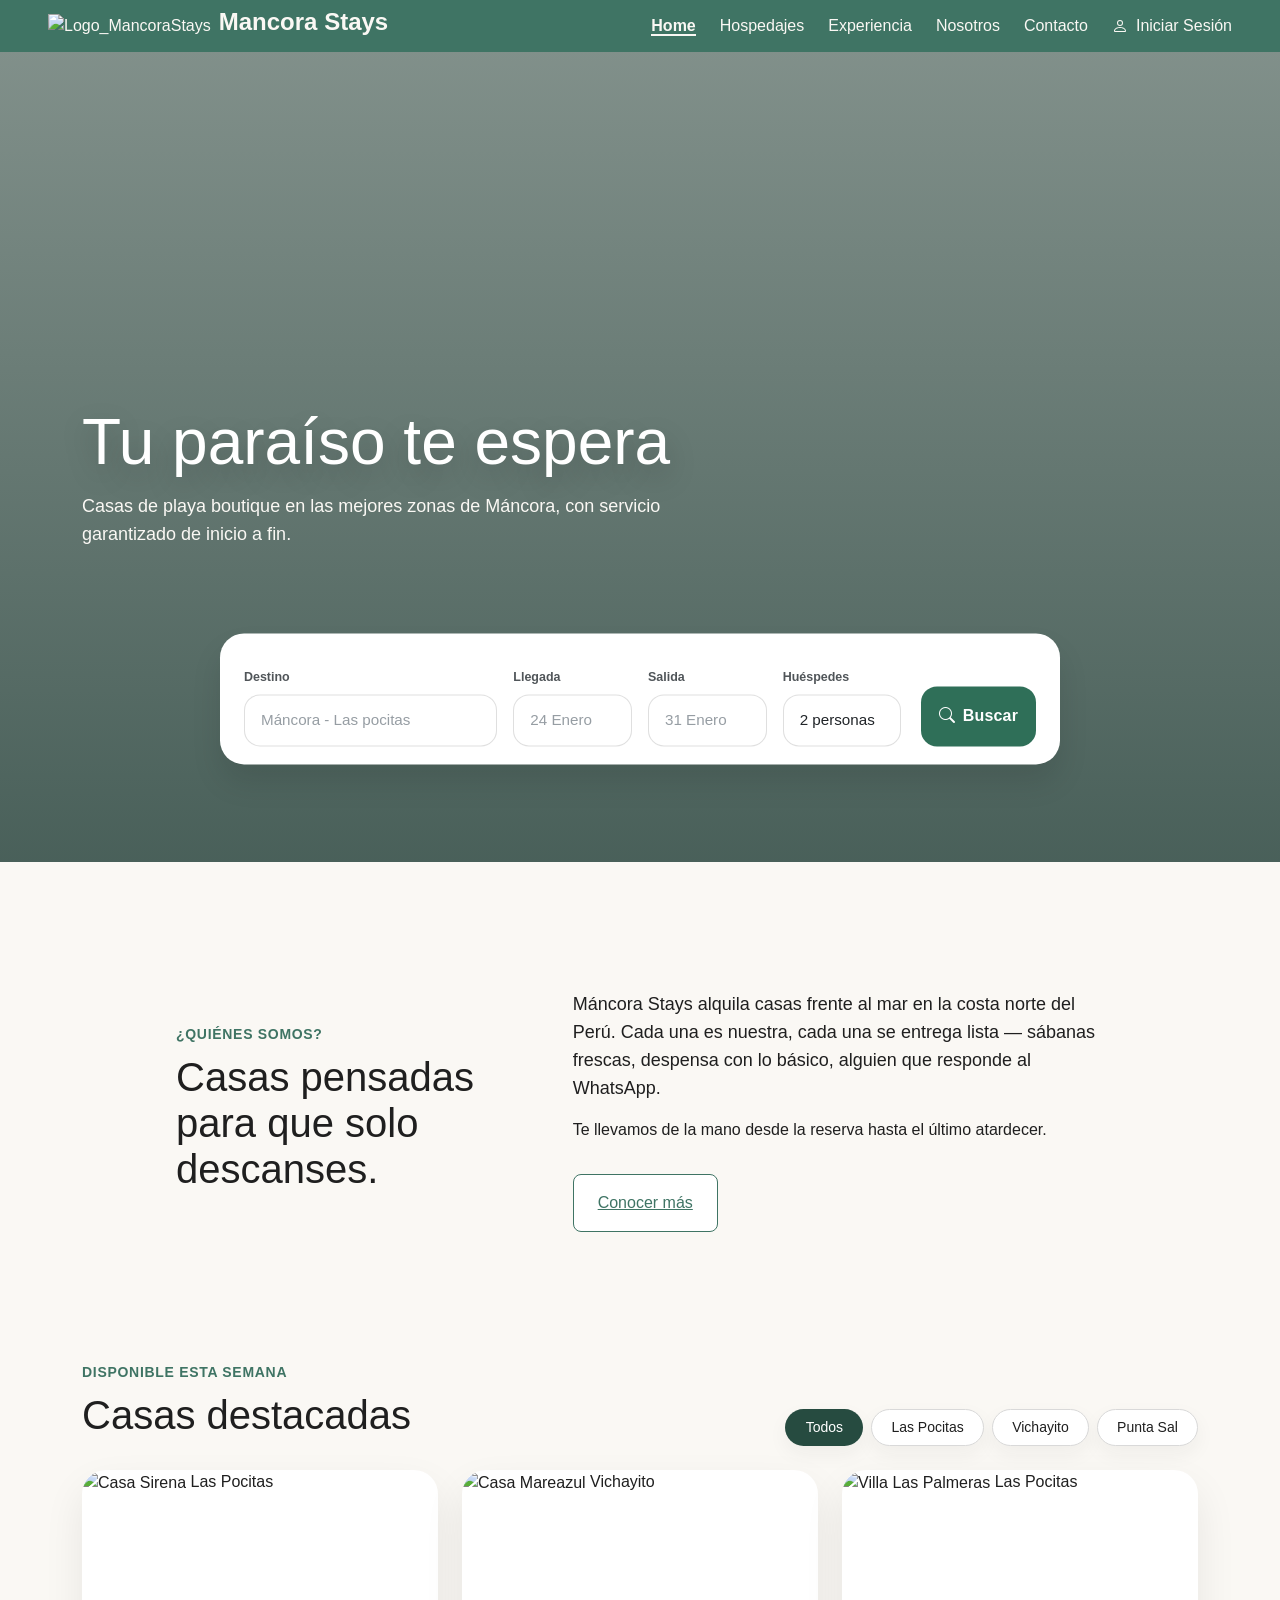
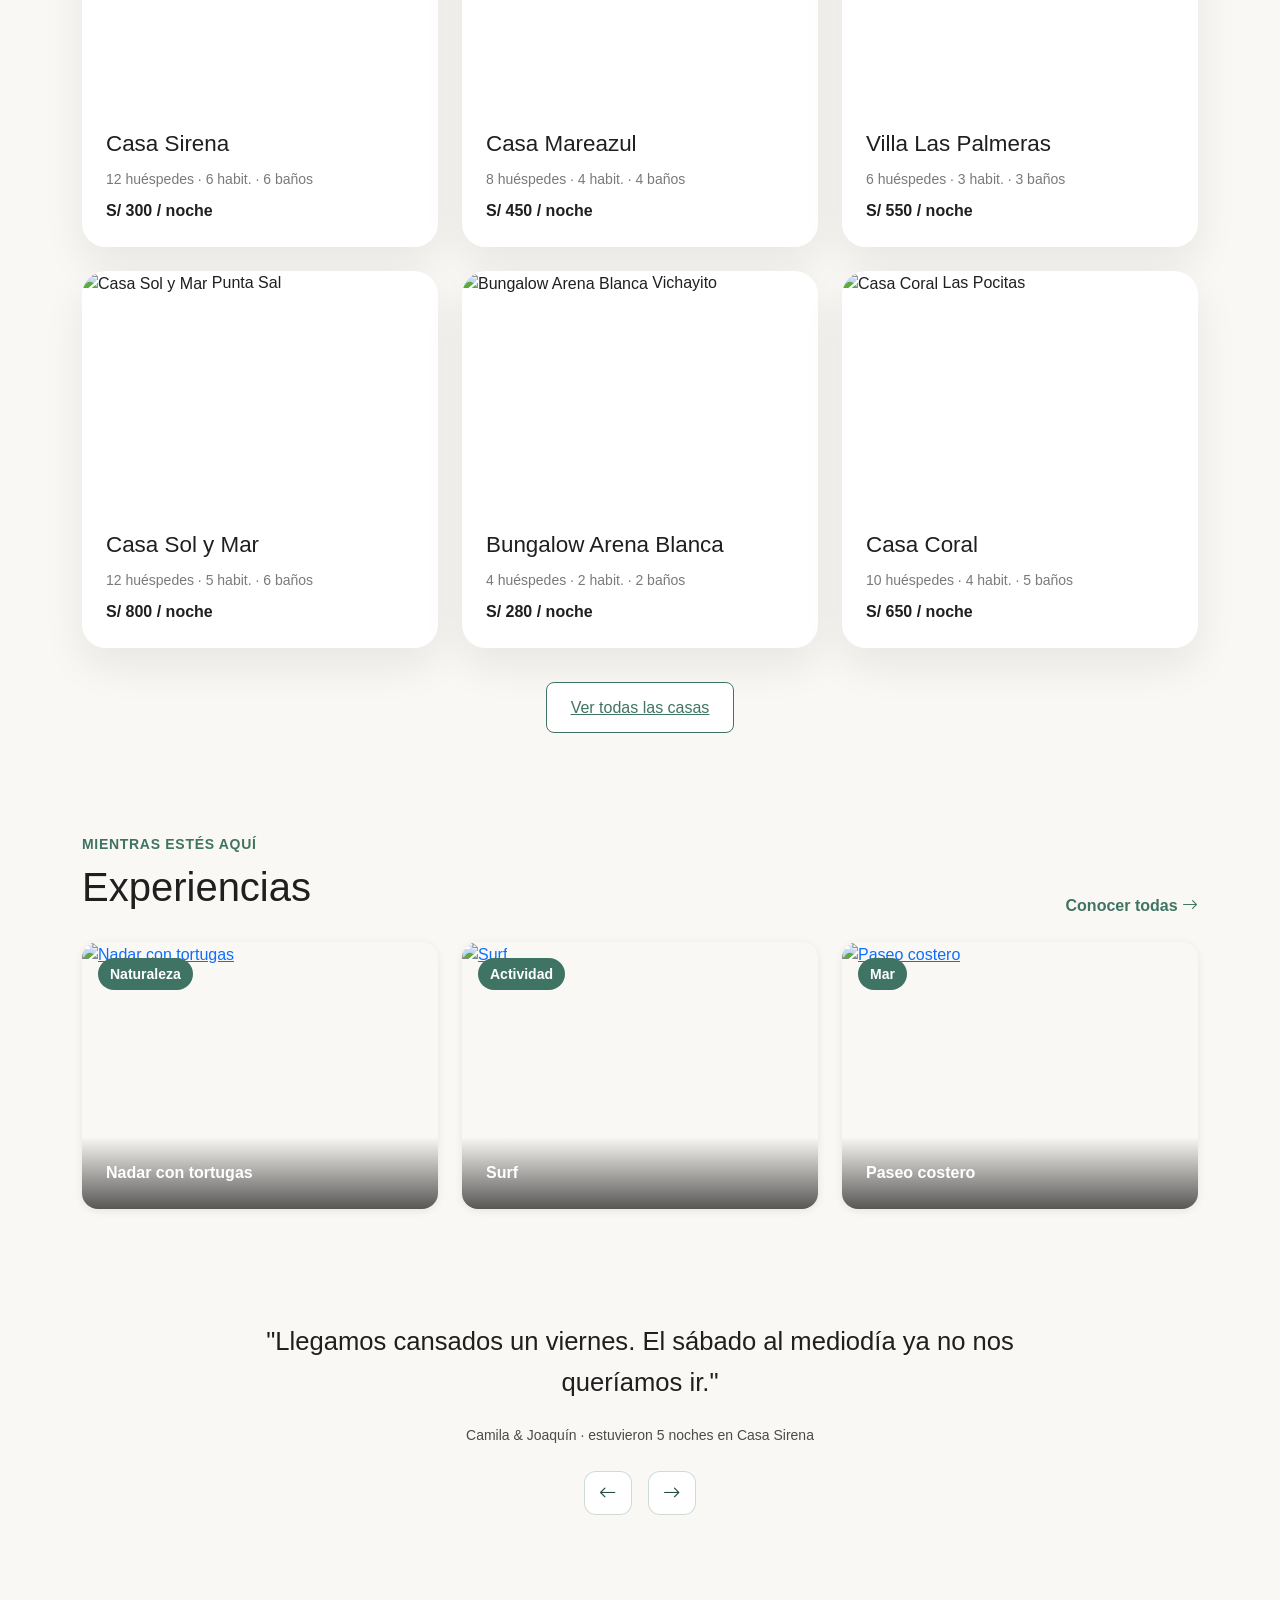
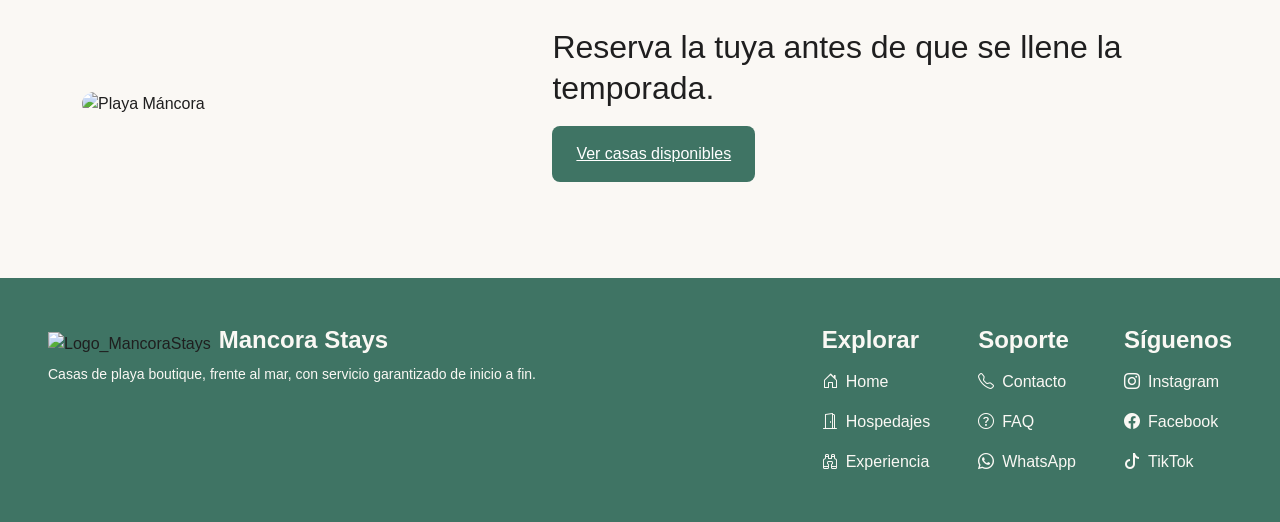
==== index.html @ 2e877685 "Add files via upload" ====
<!doctype html>
<html lang="es">

<head>
    <meta charset="utf-8">
    <meta name="viewport" content="width=device-width, initial-scale=1">
    <title>Home</title>
    <link rel="icon" type="image/png" href="../img/Logo - Negro/genfavicon-32.png">
    <link rel="apple-touch-icon" href="../img/Logo - Negro/apple-touch-icon.png">
    <link href="https://cdn.jsdelivr.net/npm/bootstrap@5.3.8/dist/css/bootstrap.min.css" rel="stylesheet"
        integrity="sha384-sRIl4kxILFvY47J16cr9ZwB07vP4J8+LH7qKQnuqkuIAvNWLzeN8tE5YBujZqJLB" crossorigin="anonymous">
    <link rel="stylesheet" href="https://cdn.jsdelivr.net/npm/bootstrap-icons@1.13.1/font/bootstrap-icons.min.css">
    <link rel="stylesheet" href="css/normalize.css">
    <link rel="stylesheet" href="css/style.css">
    <link rel="stylesheet" href="css/home.css">
</head>

<body>
    <header>
        <nav class="container-fluid d-flex justify-content-between align-items-center px-5 py-2">
            <a class="d-flex align-items-center gap-2" href="#">
                <img src="img/Logo - Blanco/genfavicon-64.png" alt="Logo_MancoraStays">
                <span>
                    <h4>Mancora Stays</h4>
                </span>
            </a>
            <button class="menu-toggle" id="menuToggle">
                <i class="bi bi-list"></i>
            </button>
            <div class="menu d-flex gap-4 justify-content-between" id="menu">
                <ul class="menuContainer d-flex gap-4 mb-0">
                    <li><a class="a_active" href="index.html">Home</a></li>
                    <li><a href="pag/Hospedajes.html">Hospedajes</a></li>
                    <li><a href="pag/Experiencia.html">Experiencia</a></li>
                    <li><a href="pag/Nosotros.html">Nosotros</a></li>
                    <li><a href="pag/Contacto.html">Contacto</a></li>
                </ul>
                <a class="login d-flex align-items-center gap-2" href="pag/Login.html" id="login" text-align="center">
                    <svg xmlns="http://www.w3.org/2000/svg" width="16" height="16" fill="currentColor"
                        class="bi bi-person" viewBox="0 0 16 16">
                        <path
                            d="M8 8a3 3 0 1 0 0-6 3 3 0 0 0 0 6m2-3a2 2 0 1 1-4 0 2 2 0 0 1 4 0m4 8c0 1-1 1-1 1H3s-1 0-1-1 1-4 6-4 6 3 6 4m-1-.004c-.001-.246-.154-.986-.832-1.664C11.516 10.68 10.289 10 8 10s-3.516.68-4.168 1.332c-.678.678-.83 1.418-.832 1.664z" />
                    </svg>
                    Iniciar Sesión
                </a>
            </div>
        </nav>
    </header>


    
<main>
 
        <!-- HERO -->
        <section class="hero">
            <div class="container">
                <div class="row">
                    <div class="col-lg-7">
                        <div class="hero-content">
                            <h1>Tu paraíso te espera</h1>
                            <p class="text-body-large">Casas de playa boutique en las mejores zonas de Máncora, con servicio
                                garantizado de inicio a fin.</p>
                        </div>
                    </div>
                </div>

                <form class="hero-search row g-3 align-items-end mx-auto">
                    <div class="col-md-4 col-lg-4">
                        <label for="hs-destino">Destino</label>
                        <input type="text" id="hs-destino" class="form-control" placeholder="Máncora - Las pocitas">
                    </div>
                    <div class="col-md-2 col-lg-2">
                        <label for="hs-llegada">Llegada</label>
                        <input type="text" id="hs-llegada" class="form-control" placeholder="24 Enero">
                    </div>
                    <div class="col-md-2 col-lg-2">
                        <label for="hs-salida">Salida</label>
                        <input type="text" id="hs-salida" class="form-control" placeholder="31 Enero">
                    </div>
                    <div class="col-md-2 col-lg-2">
                        <label for="hs-huespedes">Huéspedes</label>
                        <select id="hs-huespedes" class="form-select">
                            <option selected>2 personas</option>
                            <option>3 personas</option>
                            <option>4+ personas</option>
                        </select>
                    </div>
                    <div class="col-md-2 col-lg-2 d-grid">
                        <label class="d-none d-md-block">&nbsp;</label>
                        <button type="submit" class="btn-primary h-100">
                            <i class="bi bi-search me-2"></i>Buscar
                        </button>
                    </div>
                </form>
            </div>
        </section>
 
        <!-- QUIENES SOMOS -->
        <section class="container about-section">
            <div class="row align-items-center g-4">
                <div class="col-lg-5">
                    <p class="eyebrow">¿Quiénes somos?</p>
                    <h2>Casas pensadas para que solo descanses.</h2>
                </div>
                <div class="col-lg-7">
                    <p class="text-description text-body-large">Máncora Stays alquila casas frente al mar en la
                        costa norte del Perú. Cada una es nuestra, cada una se entrega lista — sábanas frescas,
                        despensa con lo básico, alguien que responde al WhatsApp.</p>
                    <p class="text-description">Te llevamos de la mano desde la reserva hasta el último atardecer.</p>
                    <a href="pag/Nosotros.html" class="btn-secondary mt-3 d-inline-block">Conocer más</a>
                </div>
            </div>
        </section>
 
        <!-- CASAS DESTACADAS -->
        <section class="container houses-section">
            <div class="d-flex justify-content-between align-items-end mb-4 flex-wrap gap-3">
                <div>
                    <p class="eyebrow">Disponible esta semana</p>
                    <h2>Casas destacadas</h2>
                </div>
                <div class="zona-pills" data-pill-group="zona">
                    <button type="button" class="pill active" data-value="todos">Todos</button>
                    <button type="button" class="pill" data-value="pocitas">Las Pocitas</button>
                    <button type="button" class="pill" data-value="vichayito">Vichayito</button>
                    <button type="button" class="pill" data-value="puntasal">Punta Sal</button>
                </div>
            </div>
 
            <div class="row g-4">
                <div class="col-md-6 col-lg-4">
                    <a href="pag/Hospedajes.html" class="house-card" data-zona="pocitas">
                        <div class="house-card-img">
                            <img src="../img/casas/casa-sirena.jpg.jpg" alt="Casa Sirena">
                            <span class="house-card-badge">Las Pocitas</span>
                        </div>
                        <div class="house-card-body">
                            <h3>Casa Sirena</h3>
                            <p class="text-description text-body-small">12 huéspedes · 6 habit. · 6 baños</p>
                            <div class="house-card-price"><strong>S/ 300</strong> / noche</div>
                        </div>
                    </a>
                </div>
                <div class="col-md-6 col-lg-4">
                    <a href="pag/Hospedajes.html" class="house-card" data-zona="vichayito">
                        <div class="house-card-img">
                            <img src="../img/casas/casa-mareazul.jpg.jpg" alt="Casa Mareazul">
                            <span class="house-card-badge">Vichayito</span>
                        </div>
                        <div class="house-card-body">
                            <h3>Casa Mareazul</h3>
                            <p class="text-description text-body-small">8 huéspedes · 4 habit. · 4 baños</p>
                            <div class="house-card-price"><strong>S/ 450</strong> / noche</div>
                        </div>
                    </a>
                </div>
                <div class="col-md-6 col-lg-4">
                    <a href="pag/Hospedajes.html" class="house-card" data-zona="pocitas">
                        <div class="house-card-img">
                            <img src="../img/casas/villa-las-palmeras.jpg.jpg" alt="Villa Las Palmeras">
                            <span class="house-card-badge">Las Pocitas</span>
                        </div>
                        <div class="house-card-body">
                            <h3>Villa Las Palmeras</h3>
                            <p class="text-description text-body-small">6 huéspedes · 3 habit. · 3 baños</p>
                            <div class="house-card-price"><strong>S/ 550</strong> / noche</div>
                        </div>
                    </a>
                </div>
                <div class="col-md-6 col-lg-4">
                    <a href="pag/Hospedajes.html" class="house-card" data-zona="puntasal">
                        <div class="house-card-img">
                            <img src="../img/casas/casa-sol-y-mar.jpg.jpg" alt="Casa Sol y Mar">
                            <span class="house-card-badge">Punta Sal</span>
                        </div>
                        <div class="house-card-body">
                            <h3>Casa Sol y Mar</h3>
                            <p class="text-description text-body-small">12 huéspedes · 5 habit. · 6 baños</p>
                            <div class="house-card-price"><strong>S/ 800</strong> / noche</div>
                        </div>
                    </a>
                </div>
                <div class="col-md-6 col-lg-4">
                    <a href="pag/Hospedajes.html" class="house-card" data-zona="vichayito">
                        <div class="house-card-img">
                            <img src="../img/casas/bungalow-arena-blanca.jpg.jpg" alt="Bungalow Arena Blanca">
                            <span class="house-card-badge">Vichayito</span>
                        </div>
                        <div class="house-card-body">
                            <h3>Bungalow Arena Blanca</h3>
                            <p class="text-description text-body-small">4 huéspedes · 2 habit. · 2 baños</p>
                            <div class="house-card-price"><strong>S/ 280</strong> / noche</div>
                        </div>
                    </a>
                </div>
                <div class="col-md-6 col-lg-4">
                    <a href="pag/Hospedajes.html" class="house-card" data-zona="pocitas">
                        <div class="house-card-img">
                            <img src="../img/casas/casa-coral.jpg.jpg" alt="Casa Coral">
                            <span class="house-card-badge">Las Pocitas</span>
                        </div>
                        <div class="house-card-body">
                            <h3>Casa Coral</h3>
                            <p class="text-description text-body-small">10 huéspedes · 4 habit. · 5 baños</p>
                            <div class="house-card-price"><strong>S/ 650</strong> / noche</div>
                        </div>
                    </a>
                </div>
            </div>
 
            <div class="text-center mt-5">
                <a href="pag/Hospedajes.html" class="btn-secondary">Ver todas las casas</a>
            </div>
        </section>
 
        <!-- EXPERIENCIAS (preview) -->
        <section class="container experiences-section">
            <div class="d-flex justify-content-between align-items-end mb-4 flex-wrap gap-3">
                <div>
                    <p class="eyebrow">Mientras estés aquí</p>
                    <h2>Experiencias</h2>
                </div>
                <a href="pag/Experiencia.html" class="link-more">Conocer todas <i class="bi bi-arrow-right"></i></a>
            </div>
 
            <div class="row g-4">
                <div class="col-md-4">
                    <a href="pag/Experiencia.html" class="experience-card">
                        <img src="../img/Exp/nadar-con-tortugas.jpg.jpg" alt="Nadar con tortugas">
                        <span class="experience-card-badge">Naturaleza</span>
                        <div class="experience-card-overlay">
                            <h5>Nadar con tortugas</h5>
                            <p>Observa tortugas marinas en su hábitat natural.</p>
                        </div>
                        <span class="experience-card-title">Nadar con tortugas</span>
                    </a>
                </div>
                <div class="col-md-4">
                    <a href="pag/Experiencia.html" class="experience-card">
                        <img src="../img/Exp/surf.jpg.jpg" alt="Surf">
                        <span class="experience-card-badge">Actividad</span>
                        <div class="experience-card-overlay">
                            <h5>Surf</h5>
                            <p>Clases y alquiler de tablas para todos los niveles.</p>
                        </div>
                        <span class="experience-card-title">Surf</span>
                    </a>
                </div>
                <div class="col-md-4">
                    <a href="pag/Experiencia.html" class="experience-card">
                        <img src="../img/Exp/paseo-costero.jpg.jpg" alt="Paseo costero">
                        <span class="experience-card-badge">Mar</span>
                        <div class="experience-card-overlay">
                            <h5>Paseo costero</h5>
                            <p>Recorridos y paseos al atardecer por la playa.</p>
                        </div>
                        <span class="experience-card-title">Paseo costero</span>
                    </a>
                </div>
            </div>
        </section>
 
        <!-- TESTIMONIOS -->
        <section class="container testimonial-section text-center">
            <div id="testimonialCarousel" class="carousel slide" data-bs-ride="carousel">
                <div class="carousel-inner">
                    <div class="carousel-item active">
                        <blockquote>"Llegamos cansados un viernes. El sábado al mediodía ya no nos
                            queríamos ir."</blockquote>
                        <p class="testimonial-author">Camila &amp; Joaquín · estuvieron 5 noches en Casa Sirena</p>
                    </div>
                    <div class="carousel-item">
                        <blockquote>"La casa olía a mar apenas abrimos la puerta. Repetiremos el próximo
                            verano, sin duda."</blockquote>
                        <p class="testimonial-author">Carlos M. · estuvo 3 noches en Casa Coral</p>
                    </div>
                    <div class="carousel-item">
                        <blockquote>"Nos sorprendió lo tranquilo del lugar. Lejos del ruido, cerca de
                            todo. Perfecta."</blockquote>
                        <p class="testimonial-author">Rodrigo T. · estuvo en Villa Las Palmeras</p>
                    </div>
                </div>
                <div class="carousel-controls-wrap">
                    <button class="carousel-control-static" type="button" data-bs-target="#testimonialCarousel"
                        data-bs-slide="prev" aria-label="Testimonio anterior">
                        <i class="bi bi-arrow-left"></i>
                    </button>
                    <button class="carousel-control-static" type="button" data-bs-target="#testimonialCarousel"
                        data-bs-slide="next" aria-label="Siguiente testimonio">
                        <i class="bi bi-arrow-right"></i>
                    </button>
                </div>
            </div>
        </section>
 
        <!-- CTA FINAL -->
        <section class="cta-banner">
            <div class="container d-flex align-items-center gap-4 flex-wrap">
                <img src="../img/cta/mancora-playa-cta.jpg.jpg" class="cta-img" alt="Playa Máncora">
                <div>
                    <h3>Reserva la tuya antes de que se llene la temporada.</h3>
                    <a href="pag/Hospedajes.html" class="btn-primary mt-3 d-inline-block">Ver casas disponibles</a>
                </div>
            </div>
        </section>
 
    </main>

    <footer class="mt-5">
        <div
            class="container-fluid d-flex flex-column flex-lg-row justify-content-between align-items-start px-4 px-lg-5 py-5 gap-4 gap-lg-3">
            <div>
                <div class="d-flex align-items-center gap-2">
                    <img src="../../img/Logo - Blanco/genfavicon-64.png" alt="Logo_MancoraStays">
                    <h4>Mancora Stays</h4>
                </div>
                <p>Casas de playa boutique, frente al mar, con servicio garantizado de inicio a fin.</p>
            </div>
            <div class="d-flex flex-wrap gap-5">
                <div class="d-flex flex-column gap-2">
                    <h4>Explorar</h4>
                    <ul class="d-flex flex-column gap-3 mb-0 ps-0">
                        <li><i class="bi bi-house-door me-2"></i><a href="index.html">Home</a></li>
                        <li><i class="bi bi-door-open me-2"></i><a href="pag/Hospedajes.html">Hospedajes</a></li>
                        <li><i class="bi bi-binoculars me-2"></i><a href="pag/Experiencia.html">Experiencia</a></li>
                    </ul>
                </div>
                <div class="d-flex flex-column gap-2">
                    <h4>Soporte</h4>
                    <ul class="d-flex flex-column gap-3 mb-0 ps-0">
                        <li><i class="bi bi-telephone me-2"></i><a href="pag/Contacto.html">Contacto</a></li>
                        <li><i class="bi bi-question-circle me-2"></i><a href="pag/Faq.html">FAQ</a></li>
                        <li><i class="bi bi-whatsapp me-2"></i><a href="https://wa.link/s6ilkf">WhatsApp</a></li>
                    </ul>
                </div>
                <div class="d-flex flex-column gap-2">
                    <h4>Síguenos</h4>
                    <ul class="d-flex flex-column gap-3 mb-0 ps-0">
                        <li><i class="bi bi-instagram me-2"></i><a href="#">Instagram</a></li>
                        <li><i class="bi bi-facebook me-2"></i><a href="#">Facebook</a></li>
                        <li><i class="bi bi-tiktok me-2"></i><a href="#">TikTok</a></li>
                    </ul>
                </div>
            </div>
        </div>
    </footer>
    <script src="https://cdn.jsdelivr.net/npm/bootstrap@5.3.8/dist/js/bootstrap.bundle.min.js"></script>
    <script src="js/menu.js"></script>
    <script src="js/catalogo.js"></script>
</body>
</html>
---- css/style.css ----
*,
*::before,
*::after {
    margin: 0;
    padding: 0;
    box-sizing: border-box;
}

html {
    scroll-behavior: smooth;
}

body {
    font-family: var(--font-body);
    font-size: var(--fs-body-md);
    line-height: var(--lh-body-md);
    font-weight: var(--font-regular);
    color: var(--text-default);
    background-color: var(--color-secondary-100);
    min-height: 100vh;
    height: 100%;
    display: flex;
    flex-direction: column;
}

main {
    flex: 1;
}

:root {
    /* ========================================
       COLORS
    ======================================== */

    /* Primary */
    --color-primary-100: #E7F1ED;
    --color-primary-200: #BCD7CE;
    --color-primary-300: #88B4A4;
    --color-primary-400: #5F9584;
    --color-primary-500: #3F7464;
    --color-primary-600: #2F5D50;
    --color-primary-700: #264B40;
    --color-primary-900: #1D3A33;

    /* Secondary */
    --color-secondary-100: #FAF8F4;
    --color-secondary-300: #F2ECE3;
    --color-secondary-500: #E9E0D1;

    /* Neutral */
    --color-white: #FFFFFF;

    --color-neutral-100: #F8F8F8;
    --color-neutral-200: #ECECEC;
    --color-neutral-300: #D9D9D9;
    --color-neutral-500: #7A7A7A;
    --color-neutral-700: #4B4B4B;
    --color-neutral-900: #1F1F1F;

    /* Semantic */
    --color-success: #22C55E;
    --color-warning: #F59E0B;
    --color-error: #EF4444;
    --color-info: #3B82F6;


    /* ========================================
       TYPOGRAPHY
    ======================================== */

    /* Font Families */

    --font-heading: "Poppins", sans-serif;
    --font-body: "Inter", sans-serif;

    /* Font Weights */

    --font-black: 900;
    --font-bold: 700;
    --font-medium: 500;
    --font-regular: 400;


    /* Headings */

    --fs-h1: 3rem;
    /* 48px */
    --lh-h1: 3.5rem;
    /* 56px */

    --fs-h2: 2.5rem;
    /* 40px */
    --lh-h2: 2.875rem;
    /* 46px */

    --fs-h3: 2rem;
    /* 32px */
    --lh-h3: 2.625rem;
    /* 42px */

    --fs-h4: 1.5rem;
    /* 24px */
    --lh-h4: 1.75rem;
    /* 28px */


    /* Body */

    --fs-body-lg: 1.125rem;
    /* 18px */
    --lh-body-lg: 1.75rem;
    /* 28px */

    --fs-body-md: 1rem;
    /* 16px */
    --lh-body-md: 1.5rem;
    /* 24px */

    --fs-body-sm: .875rem;
    /* 14px */
    --lh-body-sm: 1.25rem;
    /* 20px */


    /* ========================================
       SPACING
    ======================================== */

    --space-xs: .5rem;
    /* 8px */
    --space-sm: 1rem;
    /* 16px */
    --space-md: 1.5rem;
    /* 24px */
    --space-lg: 2rem;
    /* 32px */
    --space-xl: 3rem;
    /* 48px */
    --space-xxl: 4rem;
    /* 64px */
    --space-xxxl: 6rem;
    /* 96px */


    /* ========================================
       BORDER RADIUS
    ======================================== */

    --radius-sm: .5rem;
    /* 8px */
    --radius-md: .75rem;
    /* 12px */
    --radius-lg: 1rem;
    /* 16px */
    --radius-xl: 1.5rem;
    /* 24px */


    /* ========================================
       COMPONENTS
    ======================================== */

    /* Primary Button */

    --btn-primary-bg: var(--color-primary-500);
    --btn-primary-hover: var(--color-primary-600);
    --btn-primary-text: var(--color-white);

    /* Secondary Button */

    --btn-secondary-bg: var(--color-white);
    --btn-secondary-border: var(--color-primary-500);
    --btn-secondary-text: var(--color-primary-500);
    --btn-secondary-hover: var(--color-primary-100);

    /* Text */

    --text-primary: var(--color-primary-500);
    --text-description: var(--color-neutral-500);
    --text-default: var(--color-neutral-900);


    /* ========================================
       EFFECTS
    ======================================== */

    --transition: .3s ease;
    --shadow-sm: 0 2px 8px rgba(0, 0, 0, .08);
    --shadow-md: 0 8px 24px rgba(0, 0, 0, .12);

}

h1,
h2,
h3,
h4 {
    font-family: var(--font-heading);
}

h1 {
    font-size: var(--fs-h1);
    line-height: var(--lh-h1);
}

h2 {
    font-size: var(--fs-h2);
    line-height: var(--lh-h2);
}

h3 {
    font-size: var(--fs-h3);
    line-height: var(--lh-h3);
}

h4 {
    font-size: var(--fs-h4);
    line-height: var(--lh-h4);
}

.text-body-small {
    font-size: var(--fs-body-sm);
    line-height: var(--lh-body-sm);
}

.text-body-medium {
    font-size: var(--fs-body-md);
    line-height: var(--lh-body-md);
}

.text-body-large {
    font-size: var(--fs-body-lg);
    line-height: var(--lh-body-lg);
}

p,
a,
button,
input,
textarea,
label,
li {
    font-family: var(--font-body);
}

header {
    background-color: var(--color-primary-500);
}

nav a {
    color: var(--color-secondary-100);
    text-decoration: none;
    font-weight: var(--font-regular);
    font-family: var(--font-heading);
}

nav h4 {
    color: var(--color-secondary-100);
}

nav a span h4 {
    font-weight: var(--font-black);
}

nav ul {
    list-style: none;
}

.menu li {
    list-style: none;
}

.menu a {
    text-decoration: none;
}

.menu-toggle i {
    color: var(--color-secondary-100);
}


.a_active {
    font-weight: var(--font-black);
    border-bottom: 2px solid var(--color-secondary-100);
}

.menu-toggle {
    display: none;

    background: none;
    border: none;

    font-size: 2rem;
    cursor: pointer;

    color: var(--text-default);
}

@media (max-width:992px) {

    nav {
        position: relative;
    }

    .menu-toggle {
        display: block;
    }

    .menu {

        display: none !important;

    }

    .menuContainer {
        display: flex;
        flex-direction: column;
        align-items: flex-start;
        gap: var(--space-md);
    }

    .menu.active {

        display: flex !important;

        flex-direction: column;

        position: absolute;

        top: 100%;
        left: 0;

        width: 100%;

        background: var(--color-primary-500);

        padding: var(--space-lg);

        gap: var(--space-md);

        box-shadow: var(--shadow-md);

        z-index: 1000;

    }

}

@media (max-width: 992px) {
    .reserva_layout {
        flex-direction: column;
    }

    .info_hospedaje_reserva {
        width: 100%;
    }
}

@media (max-width: 768px) {
    .row.gx-3>[class*="col-"] {
        flex: 0 0 100%;
        max-width: 100%;
    }

    .row.gx-3>[class*="col-"]:not(:last-child) {
        margin-bottom: var(--space-md);
    }
}

@media (max-width: 576px) {
    main.container {
        padding-left: var(--space-md);
        padding-right: var(--space-md);
    }

    .a_reserva {
        font-size: var(--fs-body-sm);
        padding: var(--space-xs) var(--space-sm);
    }

    .acciones_paso {
        flex-direction: column-reverse;
        gap: var(--space-sm);
    }

    .acciones_paso button {
        width: 100%;
    }

    .checkbox_terms {
        align-items: flex-start;
    }

    .tipo_viaje_card {
        padding-left: var(--space-md) !important;
        padding-right: var(--space-md) !important;
    }

    .metodo_pago_card {
        flex-direction: column;
        align-items: flex-start !important;
        gap: var(--space-sm);
    }

    .metodo_pago_tag {
        margin-left: calc(18px + var(--space-md));
        /* alinea con el texto, no con el radio */
    }

    .metodo_pago_icons {
        margin-left: calc(18px + var(--space-md));
    }
}

footer {
    background-color: var(--color-primary-500);
}

footer a {
    text-decoration: none;
}

footer p,
footer h4,
footer a,
footer i {
    color: var(--color-secondary-100);
}

footer h4,
footer a {
    font-family: var(--font-heading);
}

footer ul {
    list-style: none;
}

footer p {
    font-size: var(--fs-body-sm);
}

footer h4 {
    font-weight: var(--font-black);
}

/* --- Shared components --- */
.eyebrow {
    font-family: var(--font-heading);
    color: var(--text-primary);
    font-weight: var(--font-bold);
    text-transform: uppercase;
    font-size: var(--fs-body-sm);
    letter-spacing: .05em;
    margin-bottom: var(--space-xs);
}

.container {
    max-width: 1140px;
}

section {
    padding-top: var(--space-xxl);
    padding-bottom: var(--space-xl);
}

.hero+section,
.about-section,
.houses-section,
.experiences-section,
.testimonial-section,
.cta-banner {
    padding-top: var(--space-xxl);
}



.cta-banner .container {
    display: flex;
    align-items: center;
    justify-content: space-between;
    flex-wrap: nowrap !important;
    gap: 2rem;
}

.cta-banner img {
    flex: 0 0 40%;
    max-width: 40%;
    width: 100%;
    border-radius: 1rem;
    object-fit: cover;
}

.cta-banner>div {
    flex: 1 1 55%;
    min-width: 260px;
}

.cta-banner h3 {
    margin: 0;
    line-height: 1.3;
}

.cta-banner .btn-primary {
    margin-top: .75rem;
}

.testimonial-section {
    padding-bottom: var(--space-xl);
}

.testimonial-section blockquote {
    font-size: clamp(1.3rem, 2vw, 1.6rem);
    line-height: 1.6;
    max-width: 760px;
    margin: 0 auto 1.25rem;
    color: var(--color-neutral-900);
}

.testimonial-author {
    font-size: var(--fs-body-sm);
    color: var(--color-neutral-700);
    margin-bottom: 1.5rem;
}

.carousel-controls-wrap {
    display: flex;
    justify-content: center;
    gap: 1rem;
}

.carousel-control-static {
    width: 48px;
    height: 44px;
    border: 1px solid rgba(63, 116, 100, 0.25);
    background: var(--color-white);
    color: var(--color-primary-700);
    border-radius: 12px;
    display: inline-flex;
    align-items: center;
    justify-content: center;
    cursor: pointer;
    transition: transform .2s ease, background .2s ease, border-color .2s ease;
}

.carousel-control-static:hover {
    background: var(--color-primary-100);
    border-color: var(--color-primary-500);
    transform: translateY(-1px);
}

.carousel-control-static i {
    font-size: 1.1rem;
}

@media (max-width: 768px) {
    .testimonial-section {
        padding-bottom: var(--space-lg);
    }

    .carousel-control-static {
        width: 42px;
        height: 42px;
    }
}

.hero-content h1 {
    text-shadow: 0 12px 30px rgba(0, 0, 0, 0.22);
}

.hero .container {
    position: relative;
    z-index: 2;
}

@media (max-width: 768px) {
    section {
        padding-top: var(--space-xl);
        padding-bottom: var(--space-lg);
    }

    .cta-banner .container {
        flex-direction: column;
        align-items: center;
    }

    .cta-banner img,
    .cta-banner>div {
        flex: 1 1 100%;
        max-width: 100%;
    }
}

.pill {
    border: 1px solid var(--color-neutral-300);
    background: var(--color-white);
    color: var(--text-default);
    border-radius: 999px;
    padding: .4rem 1.1rem;
    font-size: var(--fs-body-sm);
    font-weight: var(--font-medium);
    cursor: pointer;
    transition: var(--transition);
    white-space: nowrap;
}

.pill.active,
.pill:hover {
    background: var(--color-primary-500);
    border-color: var(--color-primary-500);
    color: var(--color-white);
}

.zona-pills,
.category-filter-pills {
    display: flex;
    gap: var(--space-xs);
    flex-wrap: wrap;
}

.house-card {
    background: var(--color-white);
    border-radius: var(--radius-lg);
    overflow: hidden;
    box-shadow: var(--shadow-sm);
    transition: var(--transition);
    height: 100%;
    display: flex;
    flex-direction: column;
    text-decoration: none;
    color: inherit;
}

.house-card:hover {
    box-shadow: var(--shadow-md);
    transform: translateY(-4px);
    color: inherit;
}

.house-card-img {
    position: relative;
    aspect-ratio: 4/3;
    overflow: hidden;
}

.house-card-img img {
    width: 100%;
    height: 100%;
    object-fit: cover;
}

.link-more {
    color: var(--text-primary);
    font-weight: var(--font-bold);
    text-decoration: none;
    font-family: var(--font-heading);
    white-space: nowrap;
}

.link-more:hover {
    text-decoration: underline;
    color: var(--color-primary-600);
}

.experience-card {
    position: relative;
    border-radius: var(--radius-lg);
    overflow: hidden;
    aspect-ratio: 4/3;
    box-shadow: var(--shadow-sm);
    display: block;
}

.experience-card img {
    width: 100%;
    height: 100%;
    object-fit: cover;
    transition: var(--transition);
}

.experience-card:hover img {
    transform: scale(1.06);
}

.experience-card-badge {
    position: absolute;
    top: var(--space-sm);
    left: var(--space-sm);
    background: var(--color-primary-500);
    color: var(--color-white);
    font-size: var(--fs-body-sm);
    font-weight: var(--font-bold);
    padding: .25rem .75rem;
    border-radius: 999px;
}

.experience-card-title {
    position: absolute;
    bottom: 0;
    left: 0;
    right: 0;
    padding: var(--space-md);
    background: linear-gradient(0deg, rgba(0, 0, 0, .65), transparent);
    color: var(--color-white);
    font-family: var(--font-heading);
    font-weight: var(--font-bold);
}

.experience-card-overlay {
    position: absolute;
    left: 50%;
    top: 50%;
    transform: translate(-50%, -50%) scale(.98);
    width: 78%;
    max-width: 320px;
    background: rgba(0, 0, 0, 0.55);
    color: var(--color-white);
    padding: .9rem 1rem;
    border-radius: .75rem;
    text-align: center;
    z-index: 20;
    display: flex;
    flex-direction: column;
    gap: .25rem;
    opacity: 0;
    pointer-events: none;
    transition: opacity .22s ease, transform .22s ease;
}

.experience-card-overlay h5 {
    margin: 0;
    font-size: var(--fs-body-md);
    font-weight: var(--font-bold);
}

.experience-card-overlay p {
    margin: 0;
    font-size: var(--fs-body-sm);
    color: rgba(255, 255, 255, 0.95);
}

.experience-card:hover .experience-card-overlay,
.experience-card:focus .experience-card-overlay,
.experience-card:active .experience-card-overlay {
    transform: translate(-50%, -50%) scale(1);
    opacity: 1;
    pointer-events: auto;
}

.experience-card-title {
    transition: opacity .22s ease, transform .22s ease;
}

.experience-card:hover .experience-card-title,
.experience-card:focus .experience-card-title {
    opacity: 0;
    transform: translateY(8px);
}

.btn-primary {
    background-color: var(--btn-primary-bg);
    color: var(--btn-primary-text);
    border: none;
    border-radius: var(--radius-sm);
    padding: var(--space-sm) var(--space-md);
    font-size: var(--fs-body-md);
    font-weight: var(--font-medium);
    cursor: pointer;
    transition: var(--transition);
}

.btn-secondary {
    background-color: var(--btn-secondary-bg);
    color: var(--btn-secondary-text);
    border: 1px solid var(--btn-secondary-border);
    border-radius: var(--radius-sm);
    padding: var(--space-sm) var(--space-md);
    font-size: var(--fs-body-md);
    font-weight: var(--font-medium);
    cursor: pointer;
    transition: var(--transition);
}

.divider_dashed {
    border: none;
    border-top: 1px dashed var(--color-neutral-700);
    margin: 0;
}
---- css/home.css ----
/* --- Estilos de la página Home --- */

.hero{
    position: relative;
    min-height: 90vh;
    display: flex;
    align-items: center;
    color: var(--color-white);
    background-image:
        linear-gradient(180deg, rgba(29,58,51,.55), rgba(29,58,51,.8)),
        url("https://picsum.photos/seed/mancora-hero/1600/900");
    background-size: cover;
    background-position: center;
    padding: var(--space-xl) var(--space-sm) var(--space-lg);
    text-align: left;
    overflow: visible;
}

.hero .container{
    position: relative;
    z-index: 100;
}

.hero-content{
    max-width: 680px;
}

.hero-content h1{
    color: var(--color-white);
    font-size: clamp(2.8rem, 5vw, 4.5rem);
    line-height: 1.05;
    margin-bottom: 1rem;
}

.hero-content p{
    color: var(--color-secondary-100);
    margin-top: var(--space-sm);
    max-width: 620px;
}

.hero-search{
    background: var(--color-white);
    border-radius: 1.5rem;
    box-shadow: 0 18px 30px rgba(0, 0, 0, 0.1);
    padding: 1rem 1rem 1.1rem;
    margin: 0;
    max-width: 960px;
    width: 100%;
    position: absolute;
    left: 50%;
    top: 168%;
    transform: translate(-50%, -50%);
    z-index: 30;
}

.about-section{
    margin: 4rem auto;
    max-width: 960px;
    padding: 0 1rem;
}

.hero-search label{
    font-size: .78rem;
    color: rgba(22, 28, 33, 0.75);
    font-weight: 600;
    margin-bottom: .3rem;
    display: block;
    text-align: left;
}

.hero-search .form-control,
.hero-search .form-select{
    width: 100%;
    border-radius: 1rem;
    border: 1px solid rgba(31, 31, 31, 0.14);
    padding: .85rem 1rem;
    box-shadow: none;
    background: #ffffff;
    min-height: 3.2rem;
    font-size: .95rem;
}

.hero-search .form-control::placeholder,
.hero-search .form-select option{
    color: rgba(80, 91, 101, 0.6);
}

.hero-search .btn-primary{
    width: 100%;
    background-color: #2f6f58;
    border-radius: 1rem;
    padding: 0 1.1rem;
    color: #ffffff;
    font-weight: 700;
    min-height: 3.8rem;
    display: inline-flex;
    align-items: center;
    justify-content: center;
    letter-spacing: .01em;
}

.hero-search .btn-primary i{
    margin-right: .5rem;
}

.hero-search .d-grid{
    display: flex !important;
    align-items: flex-end;
}

.hero-search .form-control:focus,
.hero-search .form-select:focus{
    box-shadow: 0 0 0 0.12rem rgba(47, 111, 88, 0.16);
    border-color: rgba(47, 111, 88, 0.3);
}

.hero-search .btn-primary.h-100{
    height: auto;
}

.hero-search .form-control:focus,
.hero-search .form-select:focus{
    box-shadow: 0 0 0 0.2rem rgba(63, 116, 100, 0.14);
    border-color: var(--color-primary-500);
}

@media (min-width: 1200px) {
    .hero-search .form-control,
    .hero-search .form-select{
        min-height: 3.3rem;
    }
}

.hero-search .form-control:focus,
.hero-search .form-select:focus{
    box-shadow: 0 0 0 0.12rem rgba(47, 111, 88, 0.16);
    border-color: rgba(47, 111, 88, 0.3);
}

.houses-section .zona-pills{
    justify-content: flex-end;
}

.houses-section .pill{
    border: 1px solid var(--color-neutral-300);
    background-color: var(--color-white);
    color: var(--text-default);
    padding: .6rem 1.2rem;
    border-radius: 999px;
    box-shadow: 0 8px 20px rgba(31, 31, 31, 0.05);
}

.houses-section .pill.active{
    background-color: var(--color-primary-700);
    color: var(--color-white);
    border-color: transparent;
}

.house-card{
    border-radius: 1.5rem;
    overflow: hidden;
    box-shadow: 0 18px 40px rgba(31, 31, 31, 0.08);
}

.house-card-img{
    border-top-left-radius: 1.5rem;
    border-top-right-radius: 1.5rem;
    overflow: hidden;
    aspect-ratio: 1.5 / 1;
}

.house-card-body{
    padding: 1.5rem;
    display: flex;
    flex-direction: column;
    gap: .65rem;
    background: var(--color-white);
}

.house-card-body h3{
    font-size: 1.4rem;
    margin: 0;
    line-height: 1.2;
}

.house-card-body p{
    margin: 0;
    color: var(--text-description);
}

.house-card-price{
    margin-top: auto;
    font-weight: var(--font-black);
    font-size: 1rem;
    color: var(--color-neutral-900);
}

@media (max-width: 992px){
    .hero{
        min-height: auto;
        padding-bottom: var(--space-lg);
    }
    .hero-search{
        position: static;
        transform: none;
        top: auto;
        margin-top: var(--space-lg);
        box-shadow: var(--shadow-sm);
    }
}

@media (max-width: 768px){
    .hero-search{
        bottom: -8px;
        padding: var(--space-sm);
    }
    .hero-search .col-md-2,
    .hero-search .col-md-4,
    .hero-search .col-lg-2,
    .hero-search .col-lg-4{
        flex: 0 0 100%;
        max-width: 100%;
    }
    .hero-search .d-grid{
        margin-top: .5rem;
    }
    .hero-search .form-control,
    .hero-search .form-select{
        min-height: 3.2rem;
    }
}

@media (min-width: 1200px){
    .hero-search{
        max-width: 840px;
    }
}

.hero-search .btn-primary{
    width: 100%;
    height: calc(1.5em + .75rem + 2px);
}
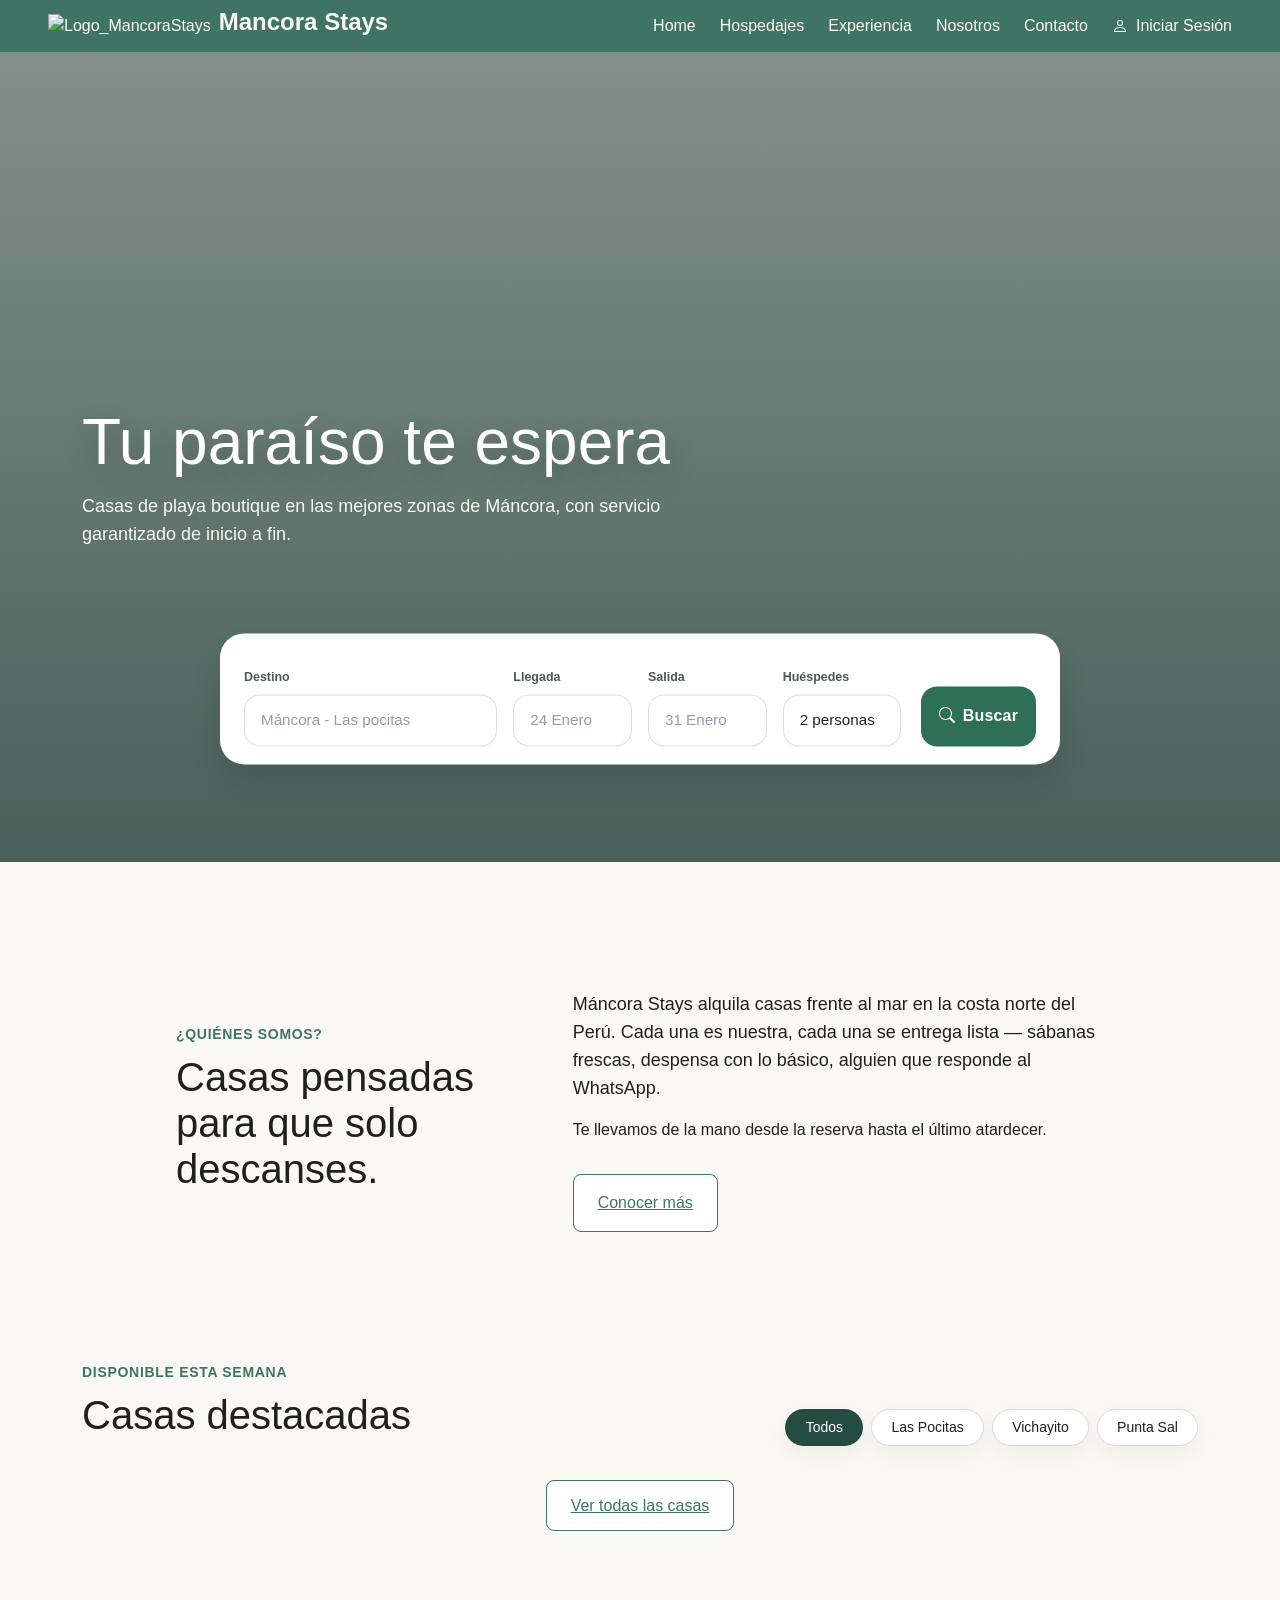
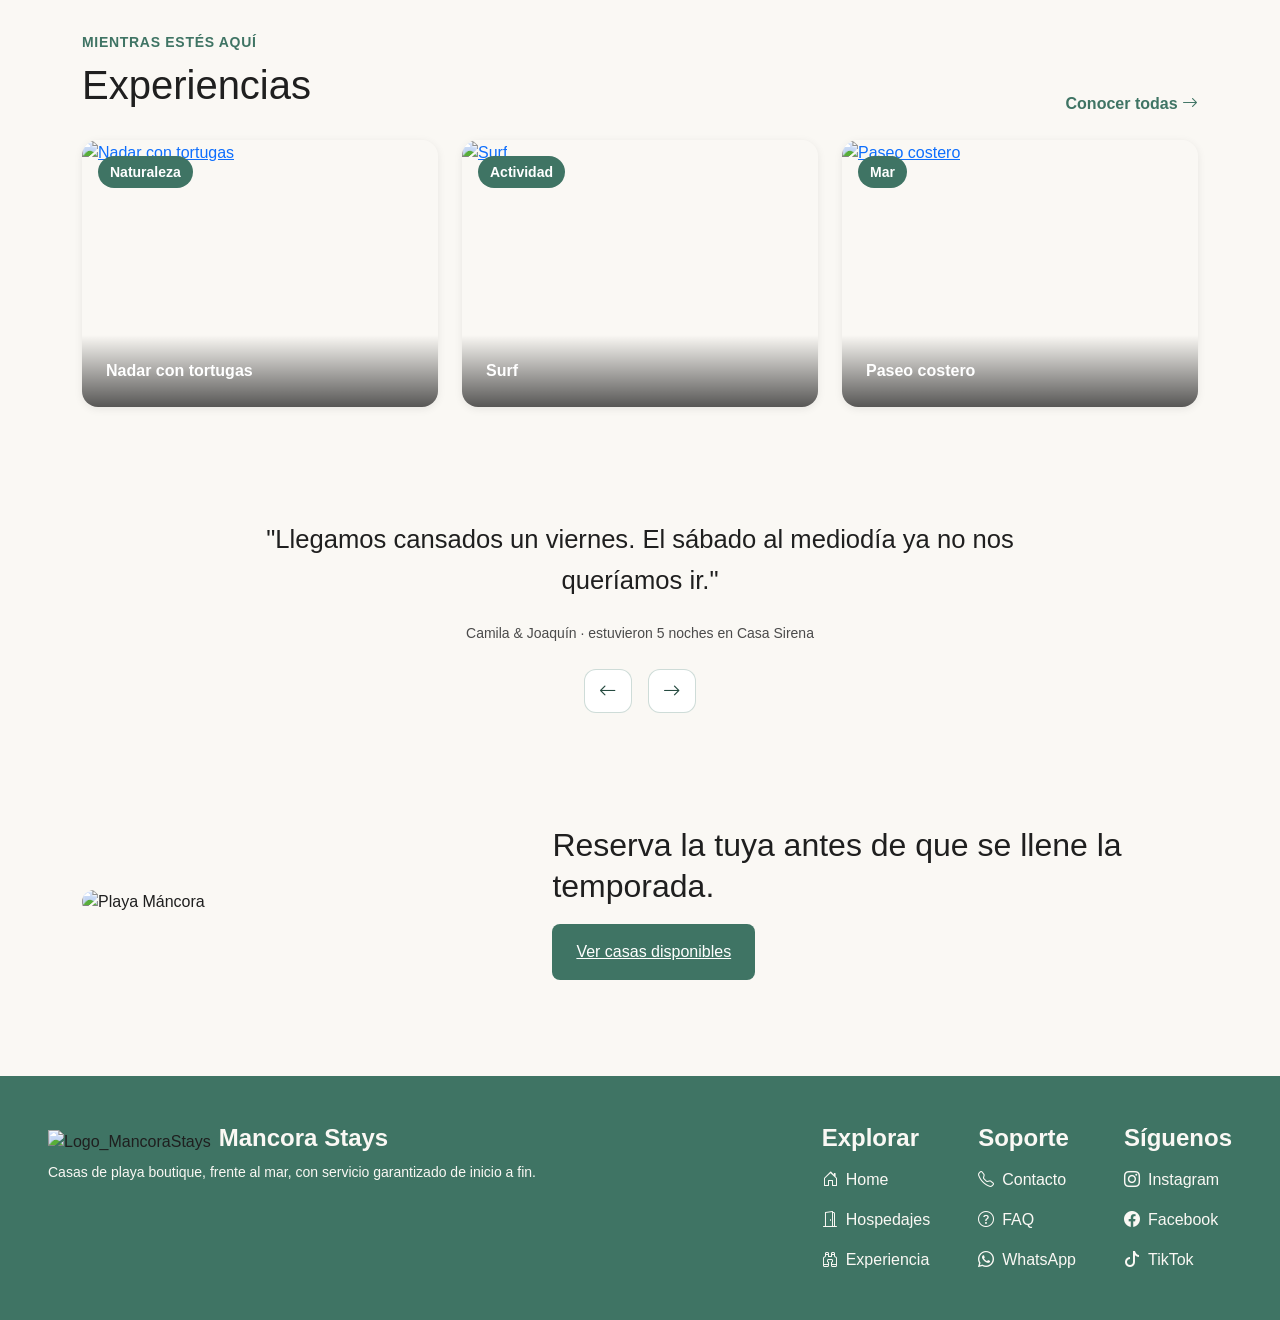
==== commit f19212fa: "Add files via upload" ====
--- a/index.html
+++ b/index.html
@@ -5,8 +5,8 @@
     <meta charset="utf-8">
     <meta name="viewport" content="width=device-width, initial-scale=1">
     <title>Home</title>
-    <link rel="icon" type="image/png" href="../img/Logo - Negro/genfavicon-32.png">
-    <link rel="apple-touch-icon" href="../img/Logo - Negro/apple-touch-icon.png">
+    <link rel="icon" type="image/png" href="img/Logo - Negro/genfavicon-32.png">
+    <link rel="apple-touch-icon" href="img/Logo - Negro/apple-touch-icon.png">
     <link href="https://cdn.jsdelivr.net/npm/bootstrap@5.3.8/dist/css/bootstrap.min.css" rel="stylesheet"
         integrity="sha384-sRIl4kxILFvY47J16cr9ZwB07vP4J8+LH7qKQnuqkuIAvNWLzeN8tE5YBujZqJLB" crossorigin="anonymous">
     <link rel="stylesheet" href="https://cdn.jsdelivr.net/npm/bootstrap-icons@1.13.1/font/bootstrap-icons.min.css">
@@ -18,31 +18,33 @@
 <body>
     <header>
         <nav class="container-fluid d-flex justify-content-between align-items-center px-5 py-2">
-            <a class="d-flex align-items-center gap-2" href="#">
+            <a class="d-flex align-items-center gap-2" href="index.html">
                 <img src="img/Logo - Blanco/genfavicon-64.png" alt="Logo_MancoraStays">
                 <span>
                     <h4>Mancora Stays</h4>
                 </span>
             </a>
-            <button class="menu-toggle" id="menuToggle">
+            <button class="menu-toggle" id="menuToggle" aria-label="Abrir menú de navegación">
                 <i class="bi bi-list"></i>
             </button>
             <div class="menu d-flex gap-4 justify-content-between" id="menu">
                 <ul class="menuContainer d-flex gap-4 mb-0">
-                    <li><a class="a_active" href="index.html">Home</a></li>
+                    <li><a href="index.html">Home</a></li>
                     <li><a href="pag/Hospedajes.html">Hospedajes</a></li>
                     <li><a href="pag/Experiencia.html">Experiencia</a></li>
                     <li><a href="pag/Nosotros.html">Nosotros</a></li>
                     <li><a href="pag/Contacto.html">Contacto</a></li>
                 </ul>
-                <a class="login d-flex align-items-center gap-2" href="pag/Login.html" id="login" text-align="center">
-                    <svg xmlns="http://www.w3.org/2000/svg" width="16" height="16" fill="currentColor"
-                        class="bi bi-person" viewBox="0 0 16 16">
-                        <path
-                            d="M8 8a3 3 0 1 0 0-6 3 3 0 0 0 0 6m2-3a2 2 0 1 1-4 0 2 2 0 0 1 4 0m4 8c0 1-1 1-1 1H3s-1 0-1-1 1-4 6-4 6 3 6 4m-1-.004c-.001-.246-.154-.986-.832-1.664C11.516 10.68 10.289 10 8 10s-3.516.68-4.168 1.332c-.678.678-.83 1.418-.832 1.664z" />
-                    </svg>
-                    Iniciar Sesión
-                </a>
+                <div id="session-area" data-base="">
+                    <a class="login d-flex align-items-center gap-2" href="pag/Login.html" id="login">
+                        <svg xmlns="http://www.w3.org/2000/svg" width="16" height="16" fill="currentColor"
+                            class="bi bi-person" viewBox="0 0 16 16">
+                            <path
+                                d="M8 8a3 3 0 1 0 0-6 3 3 0 0 0 0 6m2-3a2 2 0 1 1-4 0 2 2 0 0 1 4 0m4 8c0 1-1 1-1 1H3s-1 0-1-1 1-4 6-4 6 3 6 4m-1-.004c-.001-.246-.154-.986-.832-1.664C11.516 10.68 10.289 10 8 10s-3.516.68-4.168 1.332c-.678.678-.83 1.418-.832 1.664z" />
+                        </svg>
+                        Iniciar Sesión
+                    </a>
+                </div>
             </div>
         </nav>
     </header>
@@ -127,87 +129,8 @@
                 </div>
             </div>
  
-            <div class="row g-4">
-                <div class="col-md-6 col-lg-4">
-                    <a href="pag/Hospedajes.html" class="house-card" data-zona="pocitas">
-                        <div class="house-card-img">
-                            <img src="../img/casas/casa-sirena.jpg.jpg" alt="Casa Sirena">
-                            <span class="house-card-badge">Las Pocitas</span>
-                        </div>
-                        <div class="house-card-body">
-                            <h3>Casa Sirena</h3>
-                            <p class="text-description text-body-small">12 huéspedes · 6 habit. · 6 baños</p>
-                            <div class="house-card-price"><strong>S/ 300</strong> / noche</div>
-                        </div>
-                    </a>
-                </div>
-                <div class="col-md-6 col-lg-4">
-                    <a href="pag/Hospedajes.html" class="house-card" data-zona="vichayito">
-                        <div class="house-card-img">
-                            <img src="../img/casas/casa-mareazul.jpg.jpg" alt="Casa Mareazul">
-                            <span class="house-card-badge">Vichayito</span>
-                        </div>
-                        <div class="house-card-body">
-                            <h3>Casa Mareazul</h3>
-                            <p class="text-description text-body-small">8 huéspedes · 4 habit. · 4 baños</p>
-                            <div class="house-card-price"><strong>S/ 450</strong> / noche</div>
-                        </div>
-                    </a>
-                </div>
-                <div class="col-md-6 col-lg-4">
-                    <a href="pag/Hospedajes.html" class="house-card" data-zona="pocitas">
-                        <div class="house-card-img">
-                            <img src="../img/casas/villa-las-palmeras.jpg.jpg" alt="Villa Las Palmeras">
-                            <span class="house-card-badge">Las Pocitas</span>
-                        </div>
-                        <div class="house-card-body">
-                            <h3>Villa Las Palmeras</h3>
-                            <p class="text-description text-body-small">6 huéspedes · 3 habit. · 3 baños</p>
-                            <div class="house-card-price"><strong>S/ 550</strong> / noche</div>
-                        </div>
-                    </a>
-                </div>
-                <div class="col-md-6 col-lg-4">
-                    <a href="pag/Hospedajes.html" class="house-card" data-zona="puntasal">
-                        <div class="house-card-img">
-                            <img src="../img/casas/casa-sol-y-mar.jpg.jpg" alt="Casa Sol y Mar">
-                            <span class="house-card-badge">Punta Sal</span>
-                        </div>
-                        <div class="house-card-body">
-                            <h3>Casa Sol y Mar</h3>
-                            <p class="text-description text-body-small">12 huéspedes · 5 habit. · 6 baños</p>
-                            <div class="house-card-price"><strong>S/ 800</strong> / noche</div>
-                        </div>
-                    </a>
-                </div>
-                <div class="col-md-6 col-lg-4">
-                    <a href="pag/Hospedajes.html" class="house-card" data-zona="vichayito">
-                        <div class="house-card-img">
-                            <img src="../img/casas/bungalow-arena-blanca.jpg.jpg" alt="Bungalow Arena Blanca">
-                            <span class="house-card-badge">Vichayito</span>
-                        </div>
-                        <div class="house-card-body">
-                            <h3>Bungalow Arena Blanca</h3>
-                            <p class="text-description text-body-small">4 huéspedes · 2 habit. · 2 baños</p>
-                            <div class="house-card-price"><strong>S/ 280</strong> / noche</div>
-                        </div>
-                    </a>
-                </div>
-                <div class="col-md-6 col-lg-4">
-                    <a href="pag/Hospedajes.html" class="house-card" data-zona="pocitas">
-                        <div class="house-card-img">
-                            <img src="../img/casas/casa-coral.jpg.jpg" alt="Casa Coral">
-                            <span class="house-card-badge">Las Pocitas</span>
-                        </div>
-                        <div class="house-card-body">
-                            <h3>Casa Coral</h3>
-                            <p class="text-description text-body-small">10 huéspedes · 4 habit. · 5 baños</p>
-                            <div class="house-card-price"><strong>S/ 650</strong> / noche</div>
-                        </div>
-                    </a>
-                </div>
-            </div>
- 
+            <div class="row g-4" id="featured-houses-grid"></div>
+
             <div class="text-center mt-5">
                 <a href="pag/Hospedajes.html" class="btn-secondary">Ver todas las casas</a>
             </div>
@@ -226,7 +149,7 @@
             <div class="row g-4">
                 <div class="col-md-4">
                     <a href="pag/Experiencia.html" class="experience-card">
-                        <img src="../img/Exp/nadar-con-tortugas.jpg.jpg" alt="Nadar con tortugas">
+                        <img src="img/Exp/nadar-con-tortugas.jpg.jpg" alt="Nadar con tortugas">
                         <span class="experience-card-badge">Naturaleza</span>
                         <div class="experience-card-overlay">
                             <h5>Nadar con tortugas</h5>
@@ -237,7 +160,7 @@
                 </div>
                 <div class="col-md-4">
                     <a href="pag/Experiencia.html" class="experience-card">
-                        <img src="../img/Exp/surf.jpg.jpg" alt="Surf">
+                        <img src="img/Exp/surf.jpg.jpg" alt="Surf">
                         <span class="experience-card-badge">Actividad</span>
                         <div class="experience-card-overlay">
                             <h5>Surf</h5>
@@ -248,7 +171,7 @@
                 </div>
                 <div class="col-md-4">
                     <a href="pag/Experiencia.html" class="experience-card">
-                        <img src="../img/Exp/paseo-costero.jpg.jpg" alt="Paseo costero">
+                        <img src="img/Exp/paseo-costero.jpg.jpg" alt="Paseo costero">
                         <span class="experience-card-badge">Mar</span>
                         <div class="experience-card-overlay">
                             <h5>Paseo costero</h5>
@@ -296,7 +219,7 @@
         <!-- CTA FINAL -->
         <section class="cta-banner">
             <div class="container d-flex align-items-center gap-4 flex-wrap">
-                <img src="../img/cta/mancora-playa-cta.jpg.jpg" class="cta-img" alt="Playa Máncora">
+                <img src="img/cta/mancora-playa-cta.jpg.jpg" class="cta-img" alt="Playa Máncora">
                 <div>
                     <h3>Reserva la tuya antes de que se llene la temporada.</h3>
                     <a href="pag/Hospedajes.html" class="btn-primary mt-3 d-inline-block">Ver casas disponibles</a>
@@ -311,7 +234,7 @@
             class="container-fluid d-flex flex-column flex-lg-row justify-content-between align-items-start px-4 px-lg-5 py-5 gap-4 gap-lg-3">
             <div>
                 <div class="d-flex align-items-center gap-2">
-                    <img src="../../img/Logo - Blanco/genfavicon-64.png" alt="Logo_MancoraStays">
+                    <img src="img/Logo - Blanco/genfavicon-64.png" alt="Logo_MancoraStays">
                     <h4>Mancora Stays</h4>
                 </div>
                 <p>Casas de playa boutique, frente al mar, con servicio garantizado de inicio a fin.</p>
@@ -345,7 +268,11 @@
         </div>
     </footer>
     <script src="https://cdn.jsdelivr.net/npm/bootstrap@5.3.8/dist/js/bootstrap.bundle.min.js"></script>
+    <script src="js/admin_data.js"></script>
+    <script src="js/auth.js"></script>
+    <script src="js/session-ui.js"></script>
     <script src="js/menu.js"></script>
-    <script src="js/catalogo.js"></script>
+    <script src="js/hospedajes-render.js"></script>
+    <script src="js/Catalogo.js"></script>
 </body>
-</html>+</html>
